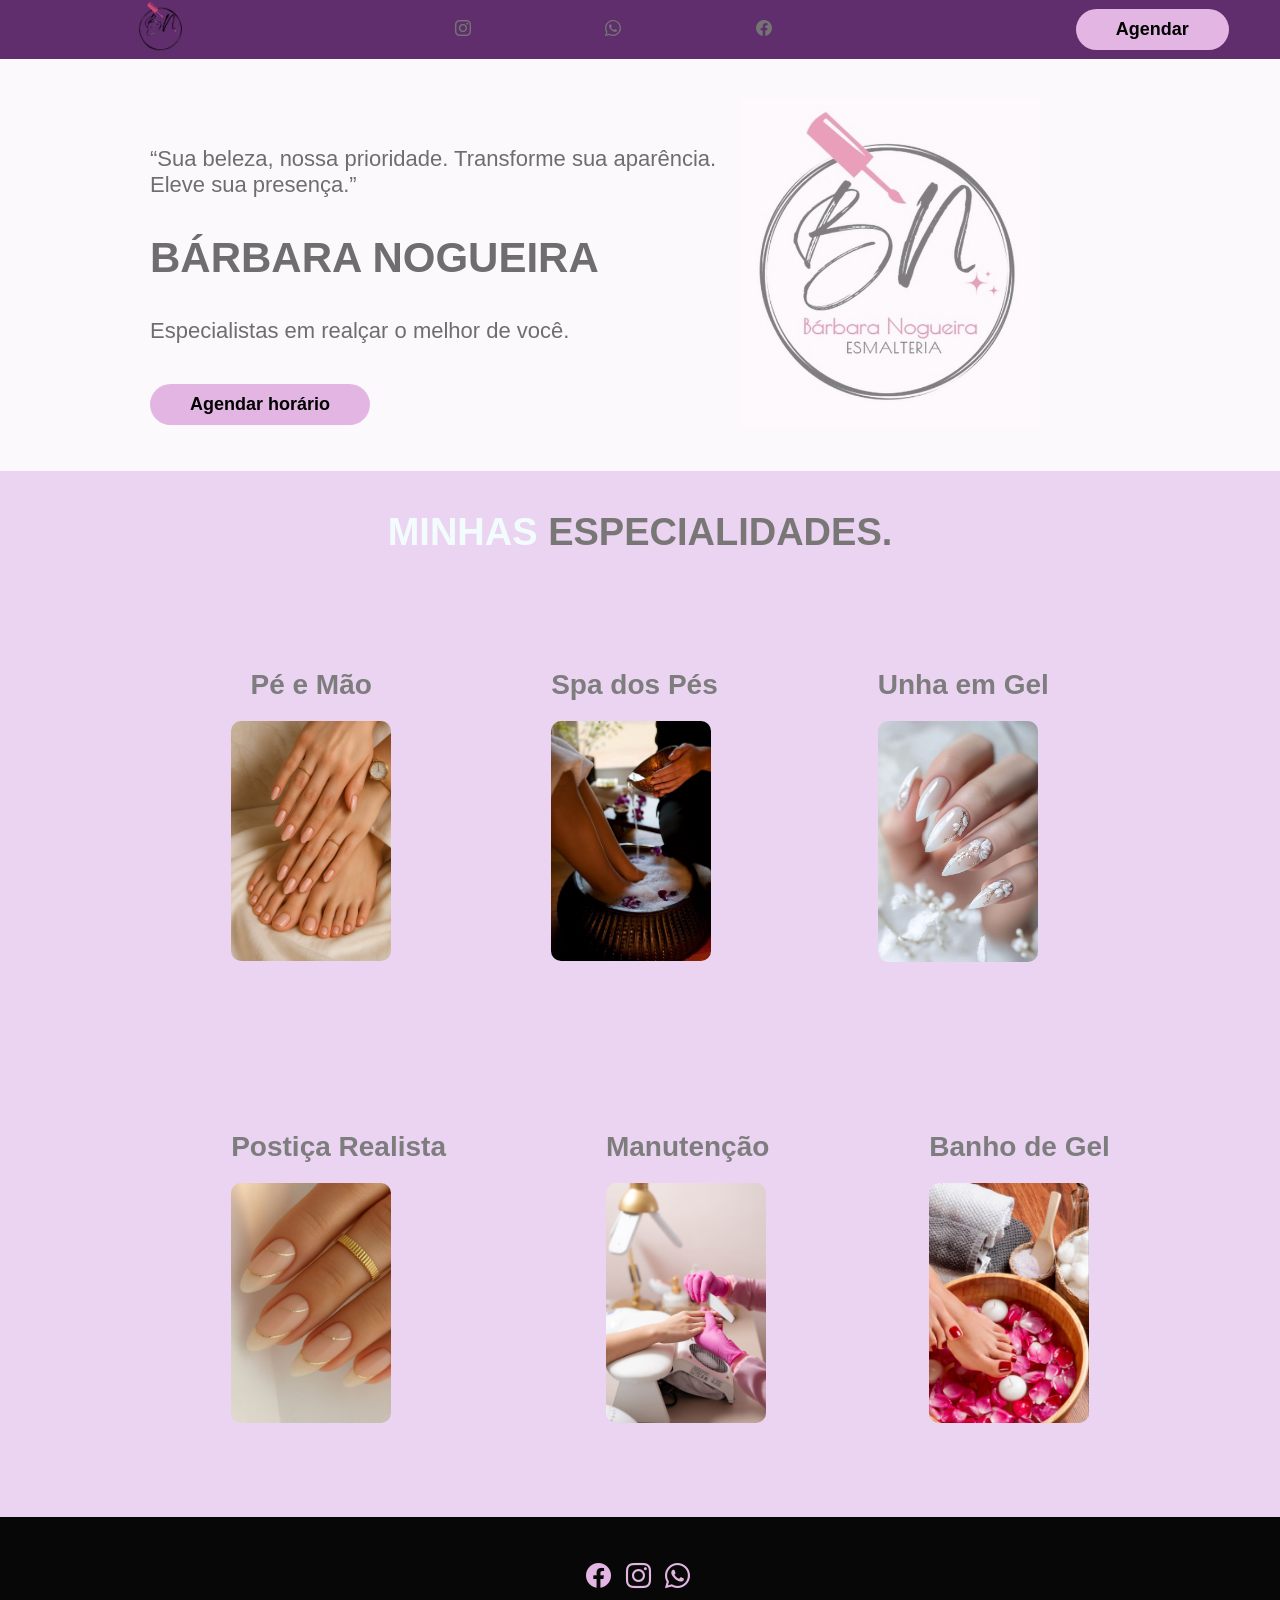
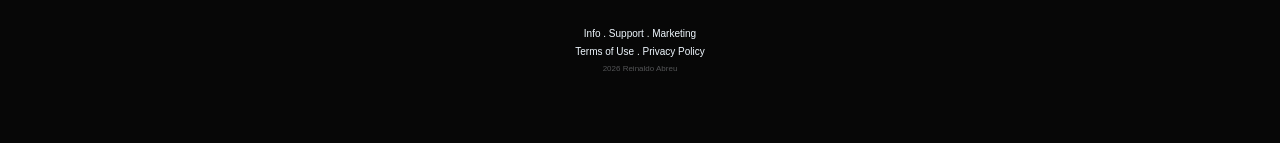
==== index.html @ d2c00da1 "Primeiro Comid- Projeto Agendamento" ====
<!DOCTYPE html>
<html lang="pt-br">
<head>
    <meta charset="UTF-8">
    <meta name="viewport" content="width=device-width, initial-scale=1.0">
    <link rel="stylesheet" href="style.css">
    
    <script src="menu.js" defer></script>
        <link rel="stylesheet" href="https://cdn.jsdelivr.net/npm/bootstrap-icons@1.11.3/font/bootstrap-icons.min.css">


    <title>PROJETO AGENDAMENTO</title>
</head>
<body>
          <header id="menu-principal">
                    <div class="limite">
                    <!--menu rede social-->

                    <div >
                        <img class="img1"  src="/imagens/dR-removebg-preview.png" alt="">
                    </div>
                                <nav class="menu-desktop">   
                                    <ul>
                                        <li>
                                            <a  href="" target="_blank" > 
                                                <i class="bi bi-instagram"></i>
                                            </a>
                                        </li>

                                        <li>
                                            <a  href="" target="_blank" >
                                              <i class="bi bi-whatsapp"></i>
                                            </a>
                                        </li>

                                        <li>
                                            <a  href="" target="_blank" >
                                            <i class="bi bi-facebook"></i>
                                            </a>
                                        </li>
                                    
                                    </ul>
                                </nav>
                    <!--menu rede social-->

                    <!--botaõ de contato-->
                            <div class="btn-contato">
                                <a href="home.html" target="_blank">
                                     <button>Agendar</button>
                                </a>
                            </div>
                    

                            

                     </div><!--interface-->
          </header>

     <main >
        <section class="topo-do-site">
            <div class="limite">
                 <div class="flex">
                    <div class="txt-topo-site">
                        <p class="pmain">“Sua beleza, nossa prioridade.
                            Transforme sua aparência. <br>Eleve sua presença.”</p>
                        <h1 class="titu1">BÁRBARA NOGUEIRA</h1>
                        <P>Especialistas em realçar o melhor de você.
                        </P>
                    

                        <div class="btn-contato">
                            <a href="/home.html" target="_blank">
                                <button>Agendar horário</button>
                            </a>
                        </div>
                    </div>
                    
                   
                    <div class="img-topo-site">
                         <img src="imagens/logo1.jpg" alt="">
                    </div>
                   

                </div>
            </div><!--limite-->

        </section><!--TOPO DO SITE-->

        <button id="scroll-to-top-btn"> 
            <i class="bi bi-arrow-up-circle-fill"></i>
        </button>
    
           <!--especialidades-->
        <section class="especialidades" id="iespecialidade">
            <div class="limite">
                <h2 class="titulo">MINHAS <span>ESPECIALIDADES.</span></h2>
                <div class="flex">
                    <div class="especialidades-box" >
                        <h3>Pé e Mão</h3>
                        <img class="img2" src="/imagens/PEEMAO (2).jpg" alt="">
                    </div>

                    <div class="especialidades-box">
                        <h3>Spa dos Pés</h3>
                        <img class="img2" src="/imagens/SPA.jpg" alt="">
                    </div>

                    <div class="especialidades-box">
                        <h3>Unha em Gel</h3>
                        <img class="img2" src="/imagens/UNHAGEL.jpg" alt="">
                    </div>

                  
                </div>

                 <div class="flex">
                    <div class="especialidades-box" >
                        <h3>Postiça Realista</h3>
                        <img class="img2" src="/imagens/UPR.jpg" alt="">
                    </div>

                    <div class="especialidades-box">
                        <h3>Manutenção</h3>
                        <img class="img2" src="/imagens/MUN.jpg" alt="">
                    </div>

                    <div class="especialidades-box">
                        <h3>Banho de Gel</h3>
                        <img class="img2" src="/imagens/download (1).jpg" alt="">
                    </div>

                  
                </div>

            </div>
        </section><!--especialidades-->

        <footer   class="especialidades" >

           
                <div class="flex">
                    <div class="especialidades-box" >
                         <i class="bi bi-facebook"></i>
                         <i class="bi bi-instagram"></i>
                         <i class="bi bi-whatsapp"></i>
                         <p class="inf-rodape">Info . Support . Marketing</p> 
                         <p class="inf-rodape">Terms of Use . Privacy Policy</p>
                         <p class="inf-rodape1">2026 Reinaldo Abreu</p>  
                    </div>    
                   
                </div>

            
        </footer>

        
</body>
</html>
---- style.css ----
*{
    margin: 0;
    padding: 0;
    box-sizing: border-box;
     font-family: 'Poppins', sans-serif;
}

body{
    background-color:#fcf9fc;
    height: 100vh;
   
}

html{
    scroll-behavior: smooth;
}

p{
    font-size: 22px;
}

.flex{
    display: flex
}
.limite{
    max-width: 1280px;
    margin: 0 auto;
  
}

.img1{    
    width: 50px;
    position: relative;
    left: 85px;
}

/*Botao de contato*/
.btn-contato button{
    padding: 10px 40px;
    font-size: 18px;
    font-weight: 600;
    background-color:#e2b5e3;;
    border: 0;
    border-radius: 30px;
    cursor: pointer;
    transition: .2s;
}


h2.titulo{
    color: #f3fcfc;
    font-size: 38px;
    text-align: center;

}

h2.titulo span{
    color: #797676;
}


 button:hover, form .btn-enviar input:hover{
    box-shadow: 0px 0px 8px  #e2b5e3;;
    transform:scale(1.05) ;
}

/*estilo do cabeçalho*/
header{
    padding:0px 4%;
    background-color:#602d6d;
   
}

header > .limite{
    display: flex;
    align-items: center;
    justify-content: space-between;
    

}

header a{
    color: rgb(116, 116, 116);
    text-decoration: none; 
    display: inline-block;
    transition: .2s;
}

header nav.menu-desktop a:hover{
    color: azure;
    transform: scale(1.05);
  
}

header nav ul{
    list-style-type: none;  
}

header nav.menu-desktop ul li{
    display: inline-block;
    padding: 0 40px;
    margin-left: 50px;
    
}



.btn-abrir-menu i{
 color: #e2b5e3;
 font-size: 40px;

}

/*estilo do main*/

section.topo-do-site{
 padding: 40px 4%;
 
}

section.topo-do-site .flex{
    align-items: center;
    justify-content: center;
    gap: 80px;
}

.topo-do-site h1{
     color: rgb(110,110, 110);
    font-size: 42px;
    line-height: 40px;
}



.topo-do-site .txt-topo-site p{
      color: rgb(110,110, 110);
      margin: 40px 0;
      width: 600px;
 
}



.topo-do-site .img-topo-site img{
    position: relative;
    right: 90px;
    animation: flutuar 2s ease-in-out infinite alternate;
    opacity: 0.5;
     width: 300px;
}


@keyframes flutuar{
    0%{
        top:0;
    }

    100%{
        top:30px;
    }
}

#scroll-to-top-btn{
    display: none;
    position: fixed;
    bottom: 30px;
    right: 20px;
    font-size: 30px;
    background-color: #555;
    border: 0;
    border-radius: 10px;
    cursor: pointer;
    transition: .2s;
   
}

#scroll-to-top-btn:hover {
    background-color: #555;
}

/*especialaidades*/
section.especialidades{
    padding: 40px 4%;
    background-color: #ebd4f1;;
}

section.especialidades .flex{
    gap:60px;
    margin-left: 130px;
}

.img2{
    width: 160px;
    border-radius: 10px;
}

.especialidades .especialidades-box{
    color: rgb(125, 125, 125);
    padding: 50px;
    margin-top: 45px;
    border-radius: 20px;
    transition: .2s;
    

}

.especialidades .especialidades-box:hover{
    transform:scale(1.1) ;
    box-shadow: 0 0 8px rgba(139, 133, 121, 0.623);
}

.especialidades .especialidades-box i{
    font-size: 25px;
    margin-right: 10px;
    position: relative;
    bottom: 30px;
    left: 11px;
    color:#e2b5e3;
   

}

.especialidades .especialidades-box h3{
    font-size: 28px;
    margin: 20px 0;
    text-align: center;

}

footer{
    background-color: #070707;
}

footer.especialidades .especialidades-box{
    color: aliceblue;
    padding: 50px;
    margin-top: 45px;
    border-radius: 20px;
    transition: .2s;
  
}

footer.especialidades .flex{
   display: flex;
   justify-content: center;
   align-items: center;
   position: relative;
   bottom: 20px;

}

.inf-rodape{
    color: aliceblue;
    font-size: 10px;
    text-align: center;
    margin-top: 7px;
}

.inf-rodape1{
    font-size: 8px;
   text-align: center;
     margin-top: 7px;
     color: rgb(83, 84, 86);
}

@media screen  and (max-width:1020px){
    .flex{
        flex-direction: column;
    }

    .topo-do-site .site {
        flex-direction: column-reverse;
    }

     h2.titulo{
        font-size: 30px;
        line-height: 30px;
    }

     /*cabeçalho*/
     .img1{
        width: 50px;
        position: relative;
        left: 0;
    
    }
   

   .menu-desktop ul li a {
    padding: 1px 25px;
   
   }

    section.topo-do-site .flex{
        gap: 50px;
    }

       section.topo-do-site{
        padding: 20px ;
    }

     .topo-do-site h1{
        font-size: 22px;
       
    }

    .txt-topo-site{
        width:90%;
    }

    .img-topo-site{
        position: relative;
        left:  60px;
        border: #070707 solid 1px;
    }

    .txt-topo-site p{
        font-size: 15px;
    }

    .pmain{
        width: 10px;
        height: 10px;
    }
    
     section.especialidades{
        padding: 40px 12%;
    }

     .btn-social{
        text-align: center;
    }

    .img-sobre img{
        width: 100%;
    }

      /*PORTIFOLIO*/

        section.portfolio{
            padding: 80px 8% ;
        }

      

        .img-port{
            width:100%;
           
        }


     section.portfolio .flex{
        gap:60px
     }
      /*formulario*/
     section.formulario{
        padding: 80px 8%;
    }
}
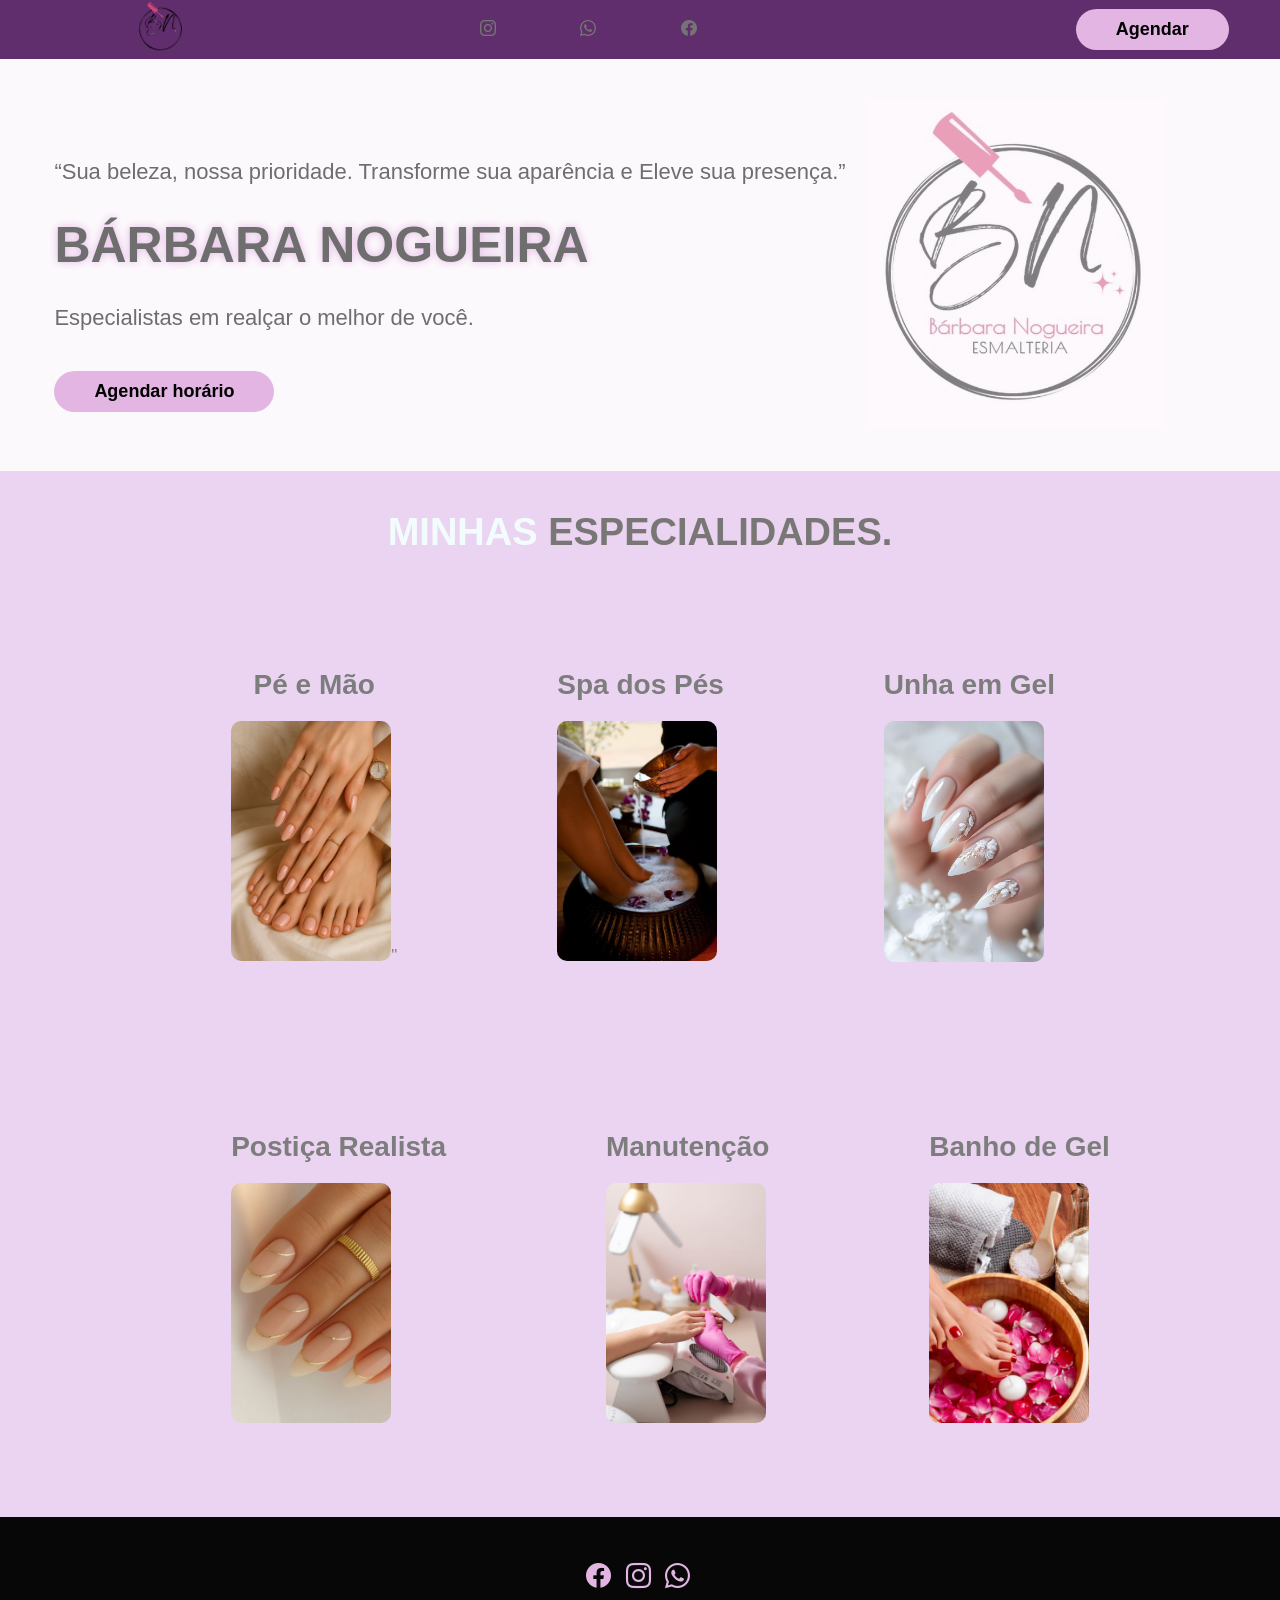
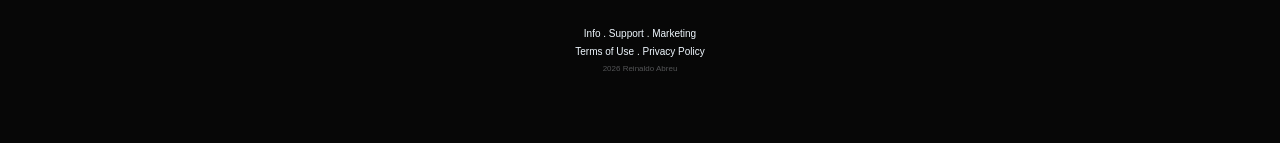
==== commit 3b2f1bfe: "Segundo comid" ====
--- a/index.html
+++ b/index.html
@@ -61,8 +61,8 @@
             <div class="limite">
                  <div class="flex">
                     <div class="txt-topo-site">
-                        <p class="pmain">“Sua beleza, nossa prioridade.
-                            Transforme sua aparência. <br>Eleve sua presença.”</p>
+                        <p>“Sua beleza, nossa prioridade.
+                            Transforme sua aparência e Eleve sua presença.”</p>
                         <h1 class="titu1">BÁRBARA NOGUEIRA</h1>
                         <P>Especialistas em realçar o melhor de você.
                         </P>
@@ -75,10 +75,10 @@
                         </div>
                     </div>
                     
-                   
                     <div class="img-topo-site">
                          <img src="imagens/logo1.jpg" alt="">
                     </div>
+                   
                    
 
                 </div>
@@ -97,7 +97,7 @@
                 <div class="flex">
                     <div class="especialidades-box" >
                         <h3>Pé e Mão</h3>
-                        <img class="img2" src="/imagens/PEEMAO (2).jpg" alt="">
+                        <img class="img2" src="/imagens/PEEMAO (2).jpg" alt="">''
                     </div>
 
                     <div class="especialidades-box">
@@ -134,6 +134,7 @@
 
             </div>
         </section><!--especialidades-->
+    </main>
 
         <footer   class="especialidades" >
 
@@ -152,7 +153,8 @@
 
             
         </footer>
-
+ 
         
 </body>
+
 </html>
--- a/style.css
+++ b/style.css
@@ -60,7 +60,7 @@
 
 
  button:hover, form .btn-enviar input:hover{
-    box-shadow: 0px 0px 8px  #e2b5e3;;
+    box-shadow: 0px 0px 8px  #e2b5e3;
     transform:scale(1.05) ;
 }
 
@@ -99,16 +99,6 @@
 header nav.menu-desktop ul li{
     display: inline-block;
     padding: 0 40px;
-    margin-left: 50px;
-    
-}
-
-
-
-.btn-abrir-menu i{
- color: #e2b5e3;
- font-size: 40px;
-
 }
 
 /*estilo do main*/
@@ -126,16 +116,18 @@
 
 .topo-do-site h1{
      color: rgb(110,110, 110);
-    font-size: 42px;
+    font-size: 50px;
     line-height: 40px;
+   text-shadow:  0px 0px 8px  #e2b5e3;
+
+
 }
 
 
 
 .topo-do-site .txt-topo-site p{
       color: rgb(110,110, 110);
-      margin: 40px 0;
-      width: 600px;
+      margin: 40px 0%;
  
 }
 
@@ -143,7 +135,7 @@
 
 .topo-do-site .img-topo-site img{
     position: relative;
-    right: 90px;
+    right: 60px;
     animation: flutuar 2s ease-in-out infinite alternate;
     opacity: 0.5;
      width: 300px;
@@ -264,8 +256,20 @@
 }
 
 @media screen  and (max-width:1020px){
-    .flex{
+     .flex{
         flex-direction: column;
+    }
+
+    section.especialidades .flex{
+    flex-direction: row;
+    justify-content: center;
+    flex-wrap: wrap;
+    margin-left: 0;
+    
+    }
+    .especialidades .especialidades-box{
+        padding: 0px;
+   ;
     }
 
     .topo-do-site .site {
@@ -278,82 +282,67 @@
     }
 
      /*cabeçalho*/
-     .img1{
-        width: 50px;
+     .menu-desktop{
+        display: none;
+     }
+
+   #menu-principal .img1{
+    position: relative;
+    left: 50px;
+   }
+   
+      section.topo-do-site .flex{
+        gap: 50px;
+    }
+
+       section.topo-do-site{
+        padding: 20px 8%;
+    }
+
+     .topo-do-site h1{
+        font-size: 25px;
+       
+    }
+
+       .img-topo-site{
         position: relative;
-        left: 0;
+        left:  100px;
+        bottom:  30px;
+        width: 55%;
+    }
+
+
+
+       .topo-do-site .img-topo-site img{
+        width: 120px;
+    }
+
+    .img2{
+        width: 120px;
+    }
+    .txt-topo-site p{
+        font-size: 20px;
+    }
     
-    }
-   
-
-   .menu-desktop ul li a {
-    padding: 1px 25px;
-   
-   }
-
-    section.topo-do-site .flex{
-        gap: 50px;
-    }
-
-       section.topo-do-site{
-        padding: 20px ;
-    }
-
-     .topo-do-site h1{
-        font-size: 22px;
-       
-    }
-
-    .txt-topo-site{
-        width:90%;
-    }
-
-    .img-topo-site{
-        position: relative;
-        left:  60px;
-        border: #070707 solid 1px;
-    }
-
-    .txt-topo-site p{
-        font-size: 15px;
-    }
-
-    .pmain{
-        width: 10px;
-        height: 10px;
-    }
-    
-     section.especialidades{
-        padding: 40px 12%;
-    }
+ 
+    .especialidades .especialidades-box h3{
+    font-size: 20px;
+    ;
+}  
+   
 
      .btn-social{
         text-align: center;
     }
-
-    .img-sobre img{
-        width: 100%;
-    }
-
-      /*PORTIFOLIO*/
-
-        section.portfolio{
-            padding: 80px 8% ;
-        }
-
-      
-
-        .img-port{
-            width:100%;
-           
-        }
-
-
-     section.portfolio .flex{
-        gap:60px
-     }
+   
+
+
       /*formulario*/
      section.formulario{
         padding: 80px 8%;
     }
+
+    .btn-contato{
+        text-align: center;
+    }
 }
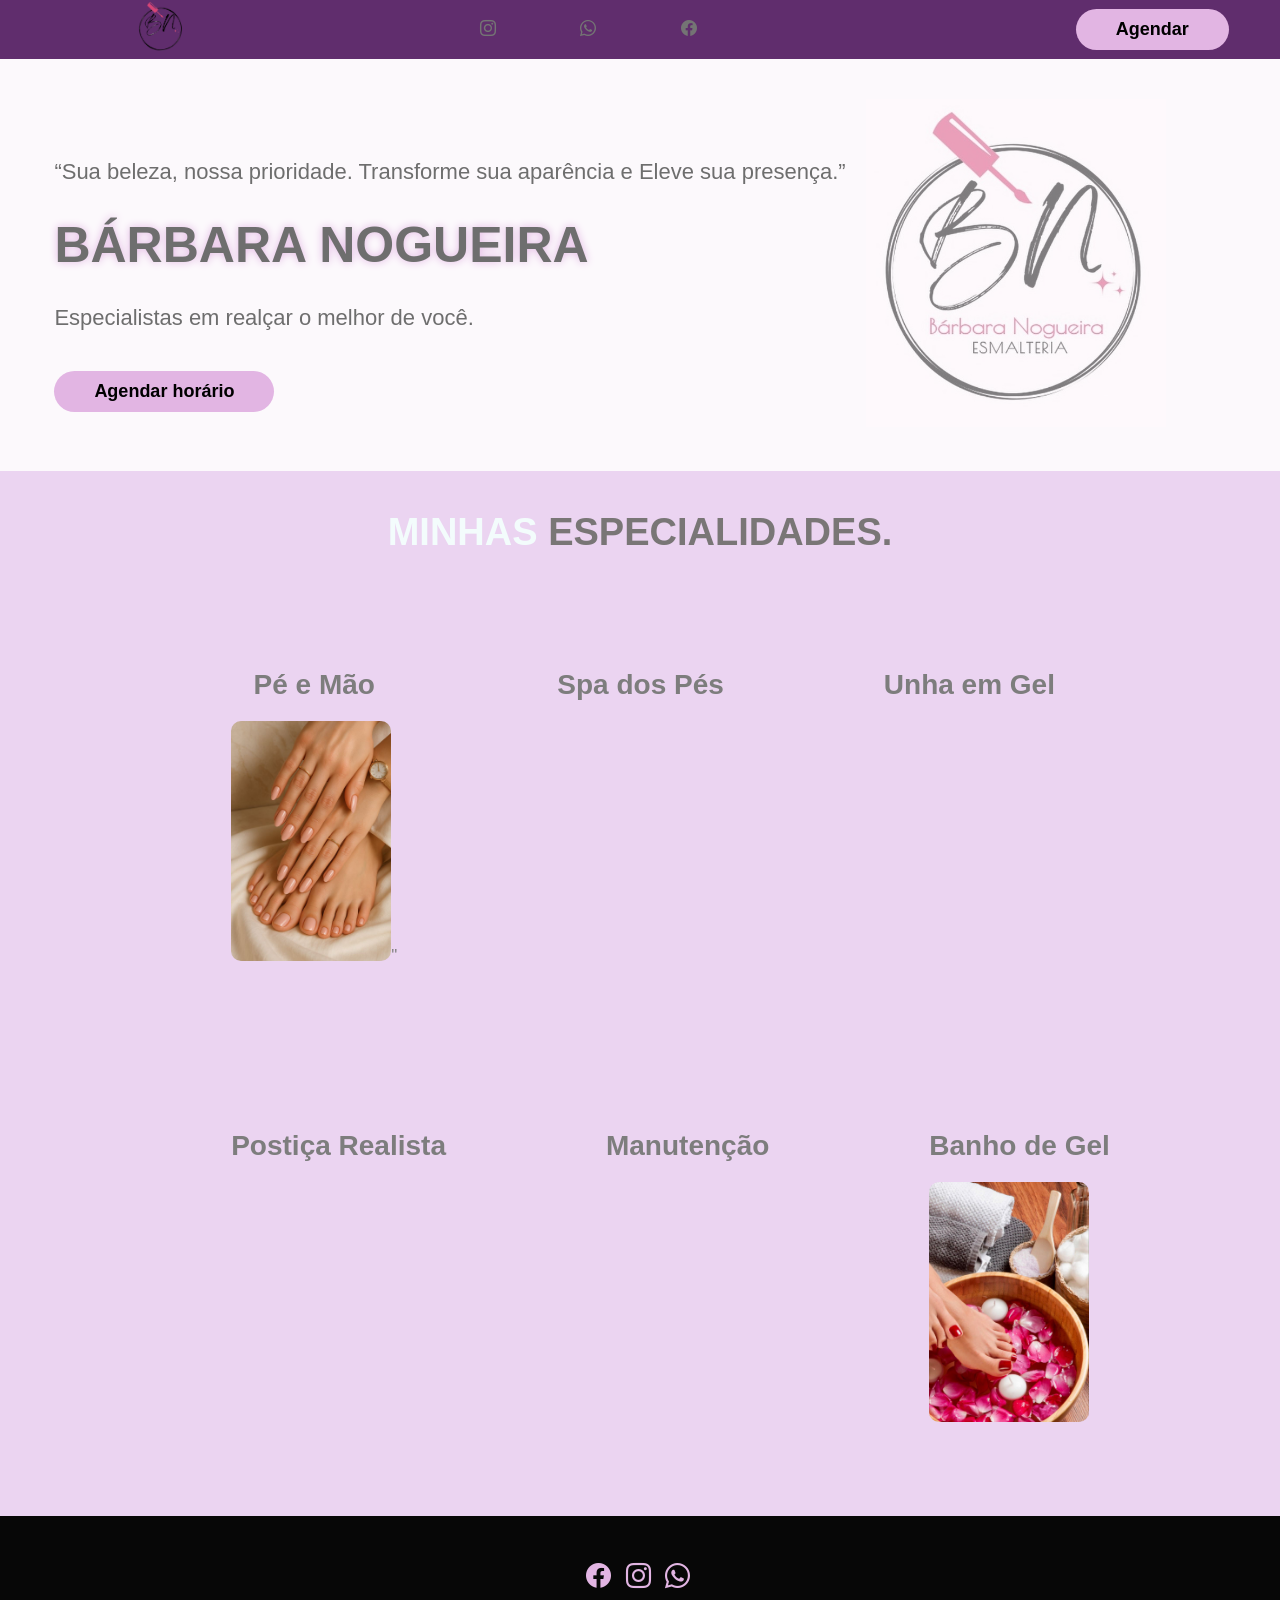
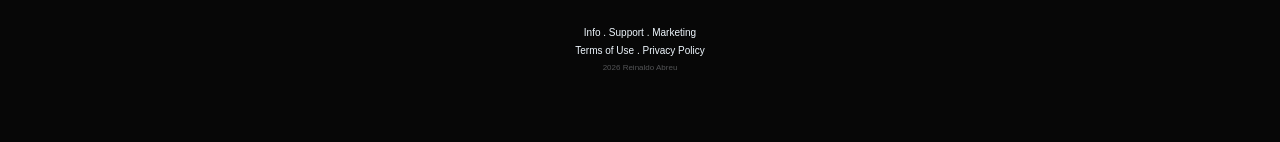
==== commit 19b6cd00: "3" ====
--- a/index.html
+++ b/index.html
@@ -17,7 +17,7 @@
                     <!--menu rede social-->
 
                     <div >
-                        <img class="img1"  src="/imagens/dR-removebg-preview.png" alt="">
+                        <img class="img1"  src="imagens/dr.png" alt="">
                     </div>
                                 <nav class="menu-desktop">   
                                     <ul>
@@ -69,7 +69,7 @@
                     
 
                         <div class="btn-contato">
-                            <a href="/home.html" target="_blank">
+                            <a href="home.html" target="_blank">
                                 <button>Agendar horário</button>
                             </a>
                         </div>
@@ -97,17 +97,17 @@
                 <div class="flex">
                     <div class="especialidades-box" >
                         <h3>Pé e Mão</h3>
-                        <img class="img2" src="/imagens/PEEMAO (2).jpg" alt="">''
+                        <img class="img2" src="imagens/peemao.jpg" alt="">''
                     </div>
 
                     <div class="especialidades-box">
                         <h3>Spa dos Pés</h3>
-                        <img class="img2" src="/imagens/SPA.jpg" alt="">
+                        <img class="img2" src="imagens/spa.jpg" alt="">
                     </div>
 
                     <div class="especialidades-box">
                         <h3>Unha em Gel</h3>
-                        <img class="img2" src="/imagens/UNHAGEL.jpg" alt="">
+                        <img class="img2" src="imagens/unhagel.jpg" alt="">
                     </div>
 
                   
@@ -116,17 +116,17 @@
                  <div class="flex">
                     <div class="especialidades-box" >
                         <h3>Postiça Realista</h3>
-                        <img class="img2" src="/imagens/UPR.jpg" alt="">
+                        <img class="img2" src="imagens/upr.jpg" alt="">
                     </div>
 
                     <div class="especialidades-box">
                         <h3>Manutenção</h3>
-                        <img class="img2" src="/imagens/MUN.jpg" alt="">
+                        <img class="img2" src="imagens/mun.jpg" alt="">
                     </div>
 
                     <div class="especialidades-box">
                         <h3>Banho de Gel</h3>
-                        <img class="img2" src="/imagens/download (1).jpg" alt="">
+                        <img class="img2" src="imagens/download (1).jpg" alt="">
                     </div>
 
                   
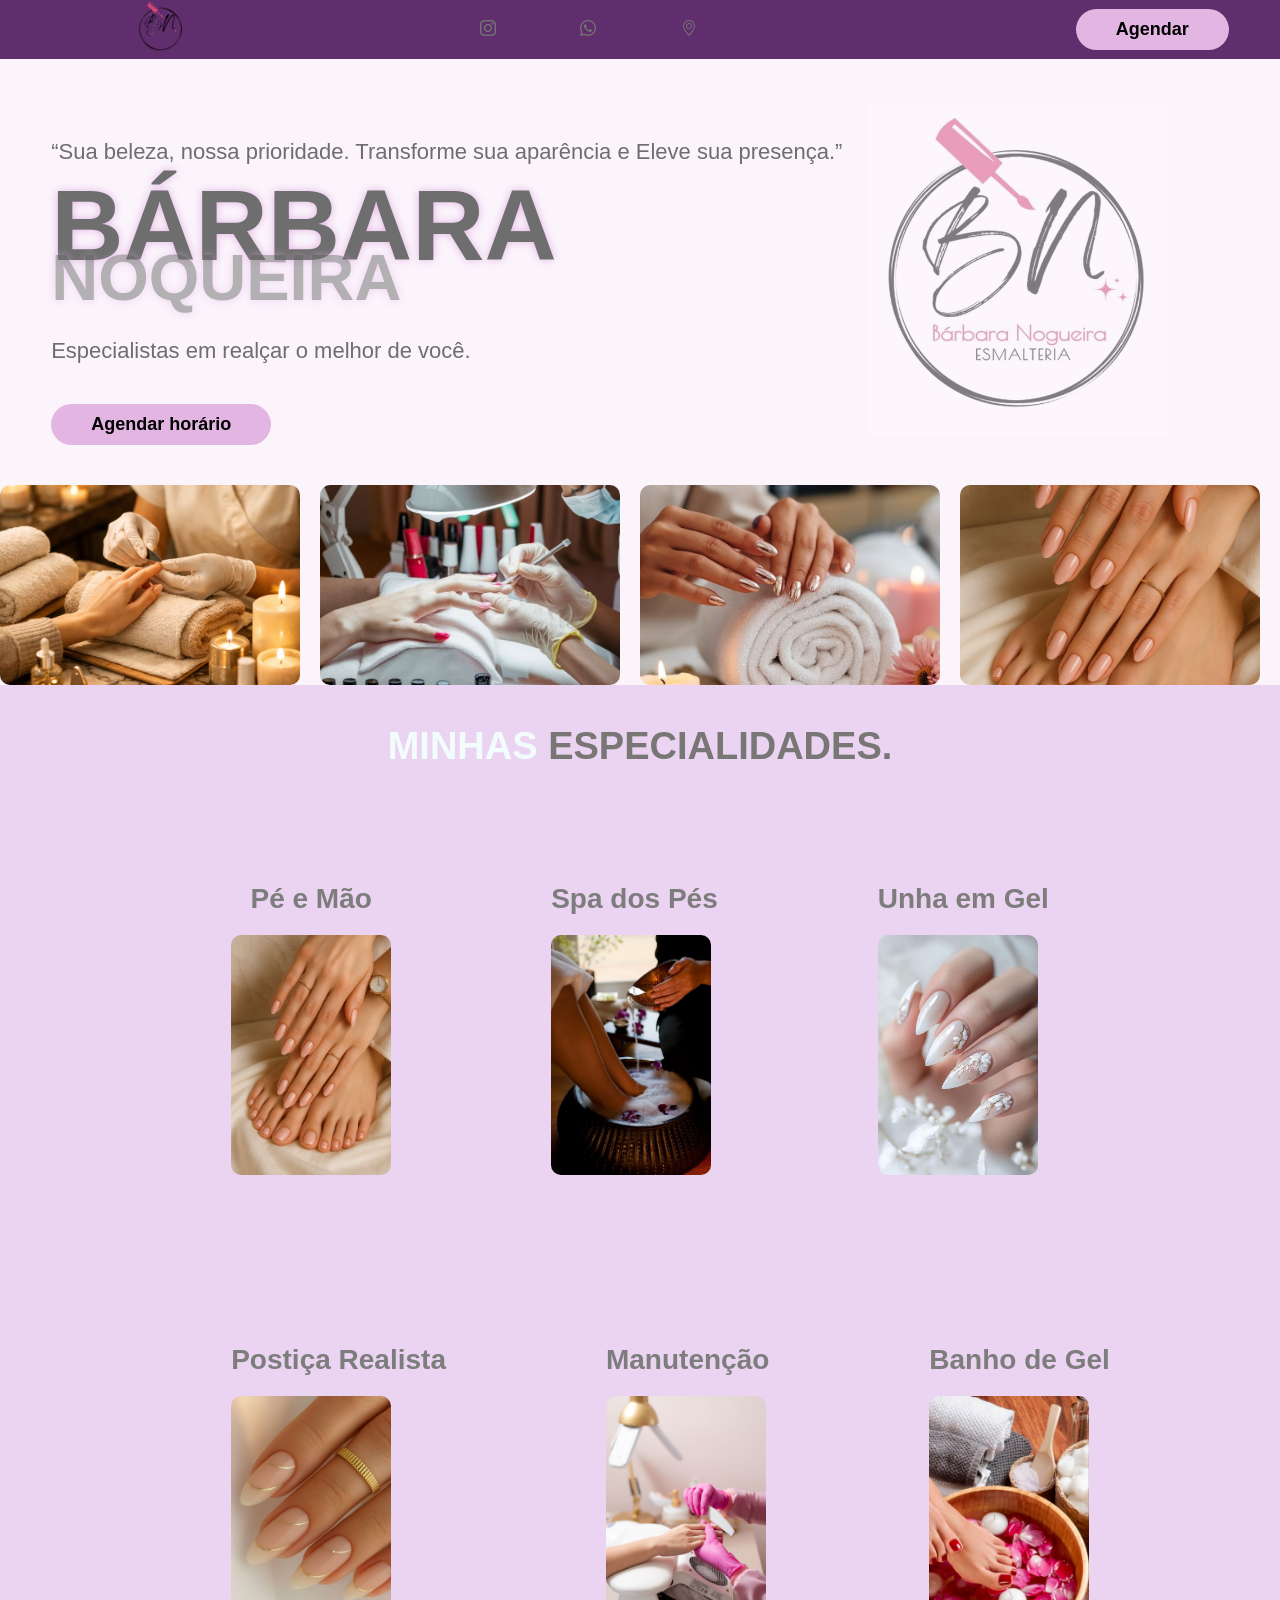
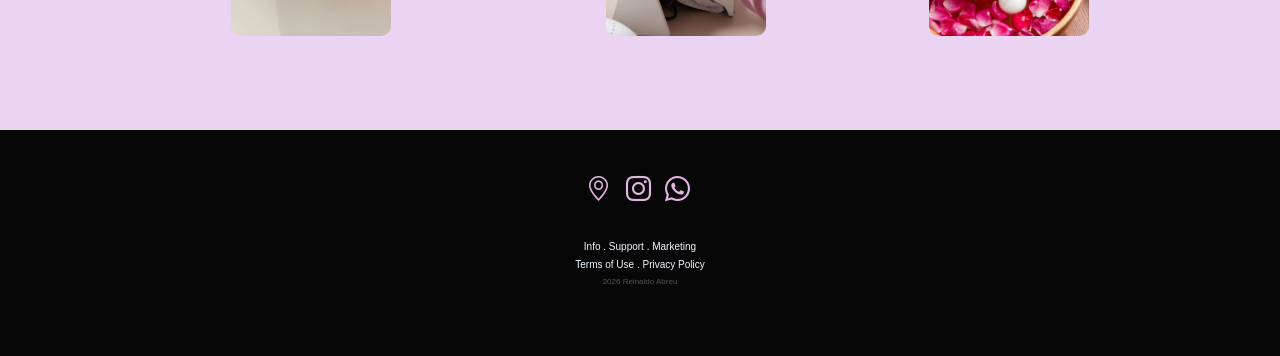
==== commit 24051193: "atualizando" ====
--- a/index.html
+++ b/index.html
@@ -3,8 +3,7 @@
 <head>
     <meta charset="UTF-8">
     <meta name="viewport" content="width=device-width, initial-scale=1.0">
-    <link rel="stylesheet" href="style.css">
-    
+    <link rel="stylesheet" href="style.css">    
     <script src="menu.js" defer></script>
         <link rel="stylesheet" href="https://cdn.jsdelivr.net/npm/bootstrap-icons@1.11.3/font/bootstrap-icons.min.css">
 
@@ -34,8 +33,9 @@
                                         </li>
 
                                         <li>
-                                            <a  href="" target="_blank" >
-                                            <i class="bi bi-facebook"></i>
+                                                    <a href="https://www.google.com/maps/place/R.+Humait%C3%A1,+88+-+Nova+Liberdade,+Resende+-+RJ,+27510-200/@-22.4621055,-44.4623489,17z/data=!3m1!4b1!4m5!3m4!1s0x9e7ebbc4ca9d65:0x4ad6f5c3e331083b!8m2!3d-22.4621055!4d-44.4623489?entry=ttu&g_ep=EgoyMDI0MDkyOS4wIKXMDSoASAFQAw%3D%3D" target="_blank">
+
+                                            <i class="bi bi-geo-alt"></i>
                                             </a>
                                         </li>
                                     
@@ -63,7 +63,7 @@
                     <div class="txt-topo-site">
                         <p>“Sua beleza, nossa prioridade.
                             Transforme sua aparência e Eleve sua presença.”</p>
-                        <h1 class="titu1">BÁRBARA NOGUEIRA</h1>
+                        <h1 class="titu1">BÁRBARA <samp>NOQUEIRA</samp></h1>
                         <P>Especialistas em realçar o melhor de você.
                         </P>
                     
@@ -89,6 +89,26 @@
         <button id="scroll-to-top-btn"> 
             <i class="bi bi-arrow-up-circle-fill"></i>
         </button>
+
+       <div class="carrossel">
+
+              <div class="slide-track">
+
+              <img src="imagens/img01.jpg">
+               <img src="imagens/img02.jpg">
+               <img src="imagens/img03.jpg">
+               <img src="imagens/peemao.jpg">
+
+                  <img src="imagens/img01.jpg">
+               <img src="imagens/img02.jpg">
+               <img src="imagens/img03.jpg">
+               <img src="imagens/peemao.jpg">
+
+               
+
+              </div>
+
+       </div>
     
            <!--especialidades-->
         <section class="especialidades" id="iespecialidade">
@@ -97,7 +117,7 @@
                 <div class="flex">
                     <div class="especialidades-box" >
                         <h3>Pé e Mão</h3>
-                        <img class="img2" src="imagens/peemao.jpg" alt="">''
+                        <img class="img2" src="imagens/peemao.jpg" alt="">
                     </div>
 
                     <div class="especialidades-box">
@@ -141,7 +161,7 @@
            
                 <div class="flex">
                     <div class="especialidades-box" >
-                         <i class="bi bi-facebook"></i>
+                         <i class="bi bi-geo-alt"></i>
                          <i class="bi bi-instagram"></i>
                          <i class="bi bi-whatsapp"></i>
                          <p class="inf-rodape">Info . Support . Marketing</p> 
--- a/style.css
+++ b/style.css
@@ -6,7 +6,7 @@
 }
 
 body{
-    background-color:#fcf9fc;
+    background-color:#fbf4fb;
     height: 100vh;
    
 }
@@ -116,11 +116,15 @@
 
 .topo-do-site h1{
      color: rgb(110,110, 110);
-    font-size: 50px;
+    font-size: 100px;
     line-height: 40px;
    text-shadow:  0px 0px 8px  #e2b5e3;
 
-
+}
+
+samp{
+    font-size: 65px;
+    opacity: 0.5;
 }
 
 
@@ -140,6 +144,56 @@
     opacity: 0.5;
      width: 300px;
 }
+/*inicio carrosel */
+.carrossel{
+
+width:100%;
+
+overflow:hidden;
+}
+
+.slide-track{
+
+display:flex;
+
+width:max-content;
+
+gap:20px;
+
+animation:scroll 15s linear infinite;
+
+}
+
+.slide-track img{
+
+width:300px;
+
+height:200px;
+
+object-fit:cover;
+
+border-radius:10px;
+
+flex-shrink:0;
+
+}
+
+@keyframes scroll{
+
+from{
+
+transform:translateX(0);
+
+}
+
+to{
+
+transform:translateX(calc(-50%));
+
+}
+
+}
+
 
 
 @keyframes flutuar{
@@ -201,6 +255,14 @@
     box-shadow: 0 0 8px rgba(139, 133, 121, 0.623);
 }
 
+.especialidades .especialidades-box i:hover{
+   box-shadow: 0px 0px 8px  #e2b5e3;
+   border-radius: 5px;
+    transform:scale(1.05) ;
+    cursor: pointer;
+}
+
+
 .especialidades .especialidades-box i{
     font-size: 25px;
     margin-right: 10px;
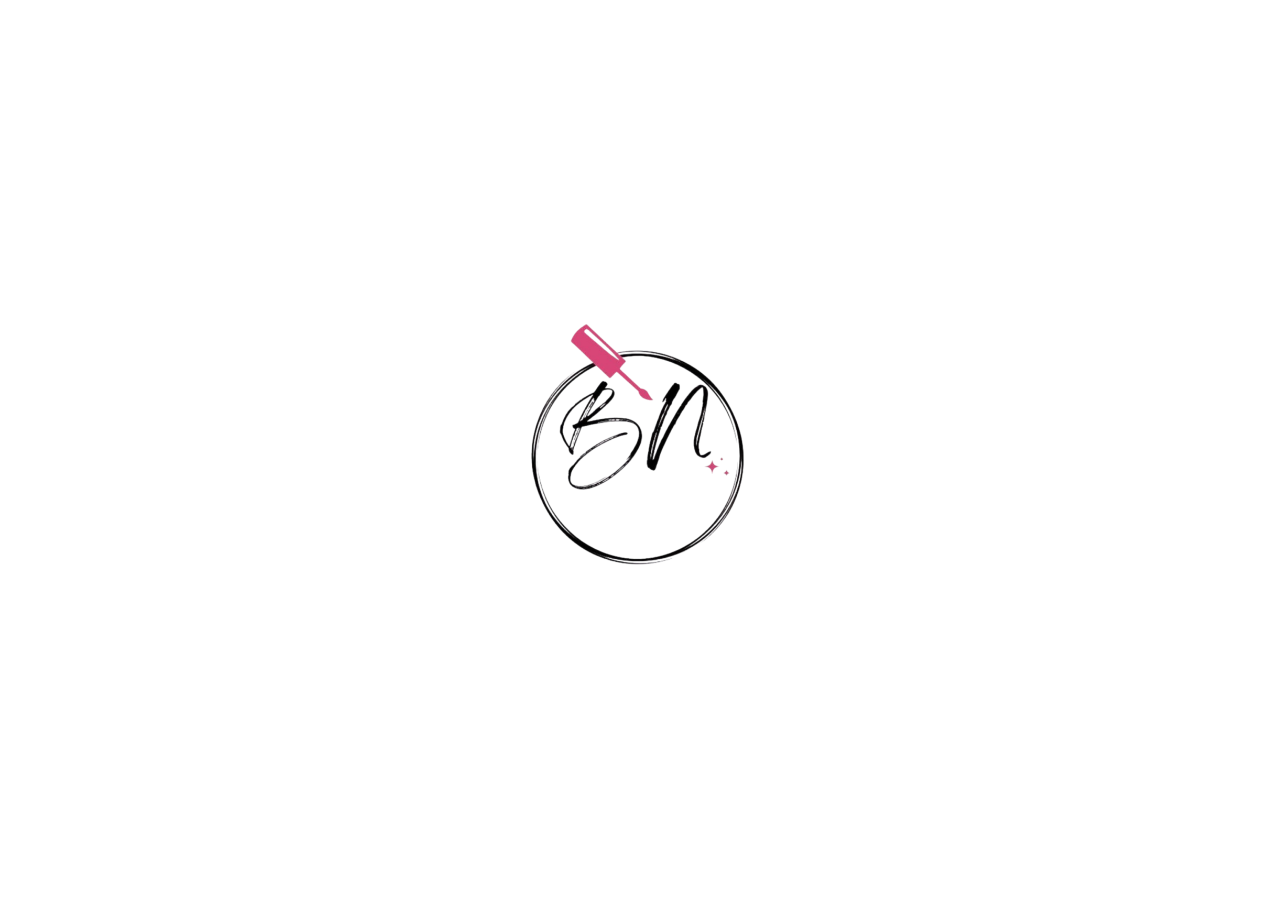
==== commit 8c9e6041: "4 atualizacção" ====
--- a/index.html
+++ b/index.html
@@ -11,14 +11,21 @@
     <title>PROJETO AGENDAMENTO</title>
 </head>
 <body>
-          <header id="menu-principal">
-                    <div class="limite">
-                    <!--menu rede social-->
-
-                    <div >
+     <!--logo iniciando site-->
+    <div id="loading">
+        <img src="imagens/dr.png" alt="logo">
+    </div>
+      
+    <div id="site">
+         <header id="menu-principal">
+                    <div class="limite"><!--inicio interface-->
+                        
+                        
+        <!--menu rede social-->
+                    <div >   <!--logo da empresa-->
                         <img class="img1"  src="imagens/dr.png" alt="">
                     </div>
-                                <nav class="menu-desktop">   
+                                <nav class="menu-desktop">      
                                     <ul>
                                         <li>
                                             <a  href="" target="_blank" > 
@@ -90,6 +97,7 @@
             <i class="bi bi-arrow-up-circle-fill"></i>
         </button>
 
+
        <div class="carrossel">
 
               <div class="slide-track">
@@ -109,6 +117,33 @@
               </div>
 
        </div>
+        <!--sobre-->
+        <section class="especialidades" id="sobre1">
+            <div class="limite">
+                <div class="flex">
+                <div class="sobre">
+                   
+                    <h1>Sobre Barbara Nogueira Esmalteria</h1><br>
+                    <p> ✨ <i>Na Bárbara Nogueira Esmalteria, acreditamos que unhas bem cuidadas são uma forma de expressar beleza, autoestima e personalidade.<br><br>
+
+Localizada em Resende, nossa esmalteria foi criada para oferecer um atendimento acolhedor, personalizado e de alta qualidade. Cada cliente é atendida com dedicação, atenção aos detalhes e o compromisso de proporcionar uma experiência agradável e relaxante.<br>
+
+Mais do que fazer unhas, buscamos criar momentos especiais, onde você possa se sentir confortável, renovada e ainda mais confiante.
+<br><br>
+Bárbara Nogueira Esmalteria — Realçando sua beleza com cuidado, carinho e profissionalismo.
+</i>
+  ✨
+</p>
+<hr class="linha">
+                </div>
+                <div class="img-sobre">
+                    <img src="imagens/img02.jpg" alt="">
+                </div>
+               
+     
+                </div>
+            </div>
+        </section>
     
            <!--especialidades-->
         <section class="especialidades" id="iespecialidade">
@@ -174,7 +209,7 @@
             
         </footer>
  
-        
+  </div>      
 </body>
 
 </html>
--- a/style.css
+++ b/style.css
@@ -26,6 +26,26 @@
     max-width: 1280px;
     margin: 0 auto;
   
+}
+
+#loading {
+    position: fixed;
+    width: 100%;
+    height: 100vh;
+    background: white;
+    display: flex;
+    justify-content: center;
+    align-items: center;
+    z-index: 9999;
+}
+
+#loading img{
+    width: 250px;
+    animation: aparecer 1.5s ease-in-out;
+}
+
+#site {
+    display: none;
 }
 
 .img1{    
@@ -224,10 +244,44 @@
     background-color: #555;
 }
 
+
+/*sobre*/
+#sobre1{
+   background-color: #f3fcfc;
+}
+.sobre{
+    margin-top: 80px;
+}
+.sobre p{
+    font-size: 20px;
+}
+
+.sobre h1{
+    font-size: 40px;
+    color: #602d6d;
+}
+
+.img-sobre img{
+    width: 400px;
+    height: 480px;
+    border-radius: 10px;
+    box-shadow: 0 20px 40px #f1ead4 ;
+    margin-top: 100px;
+   
+}
+
+.linha {
+    border: none;
+    height: 1px;
+    background-color: #e7daad;
+    margin:15px 0;
+}
+
 /*especialaidades*/
 section.especialidades{
     padding: 40px 4%;
-    background-color: #ebd4f1;;
+     background-color: #f1ead4;
+    
 }
 
 section.especialidades .flex{
@@ -385,8 +439,22 @@
     .txt-topo-site p{
         font-size: 20px;
     }
+
+    .img-sobre img{
+        width:200px;
+       height: 260px;
+       margin-top: 0;
+       margin-bottom: 20px;
+    }
     
- 
+    .sobre h1{
+       text-align: center;
+       font-size: 25px;
+       font-style: oblique;
+    }
+    .sobre p{
+        font-size: 16px;
+    }
     .especialidades .especialidades-box h3{
     font-size: 20px;
     ;
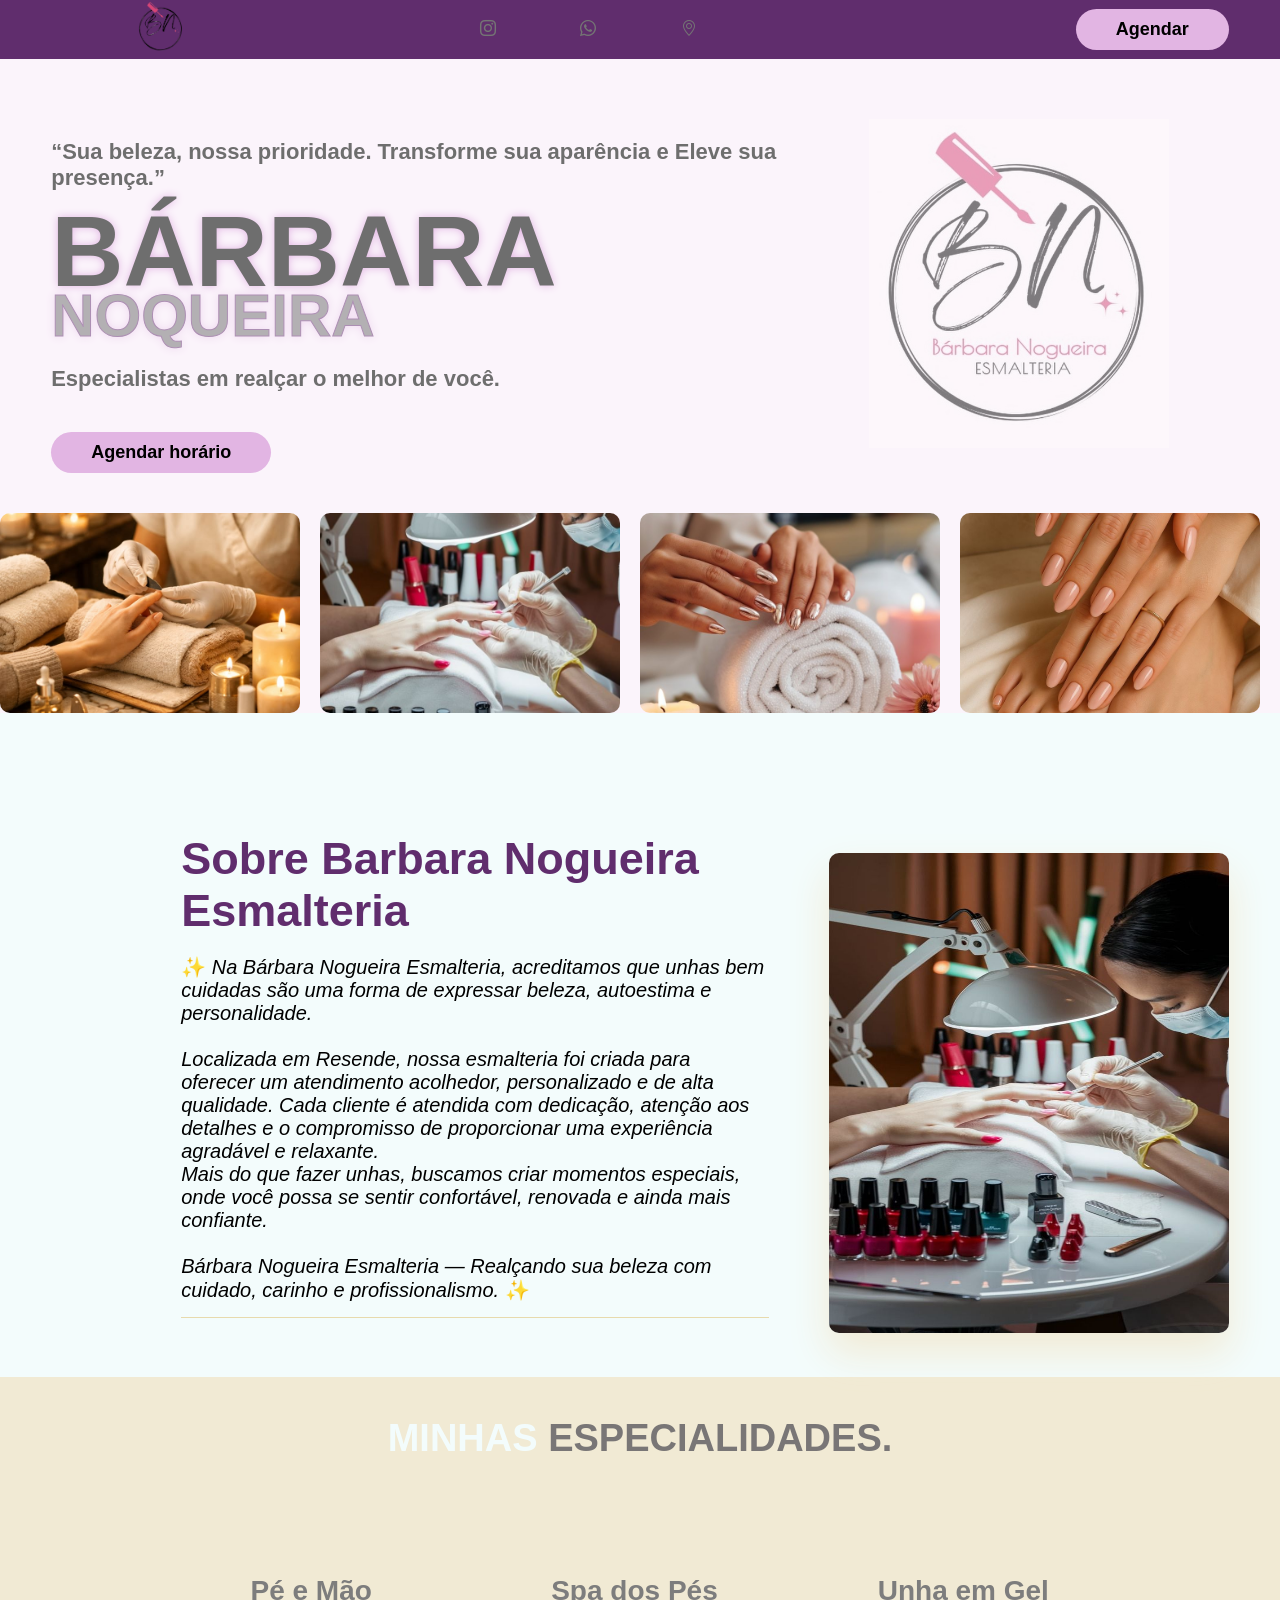
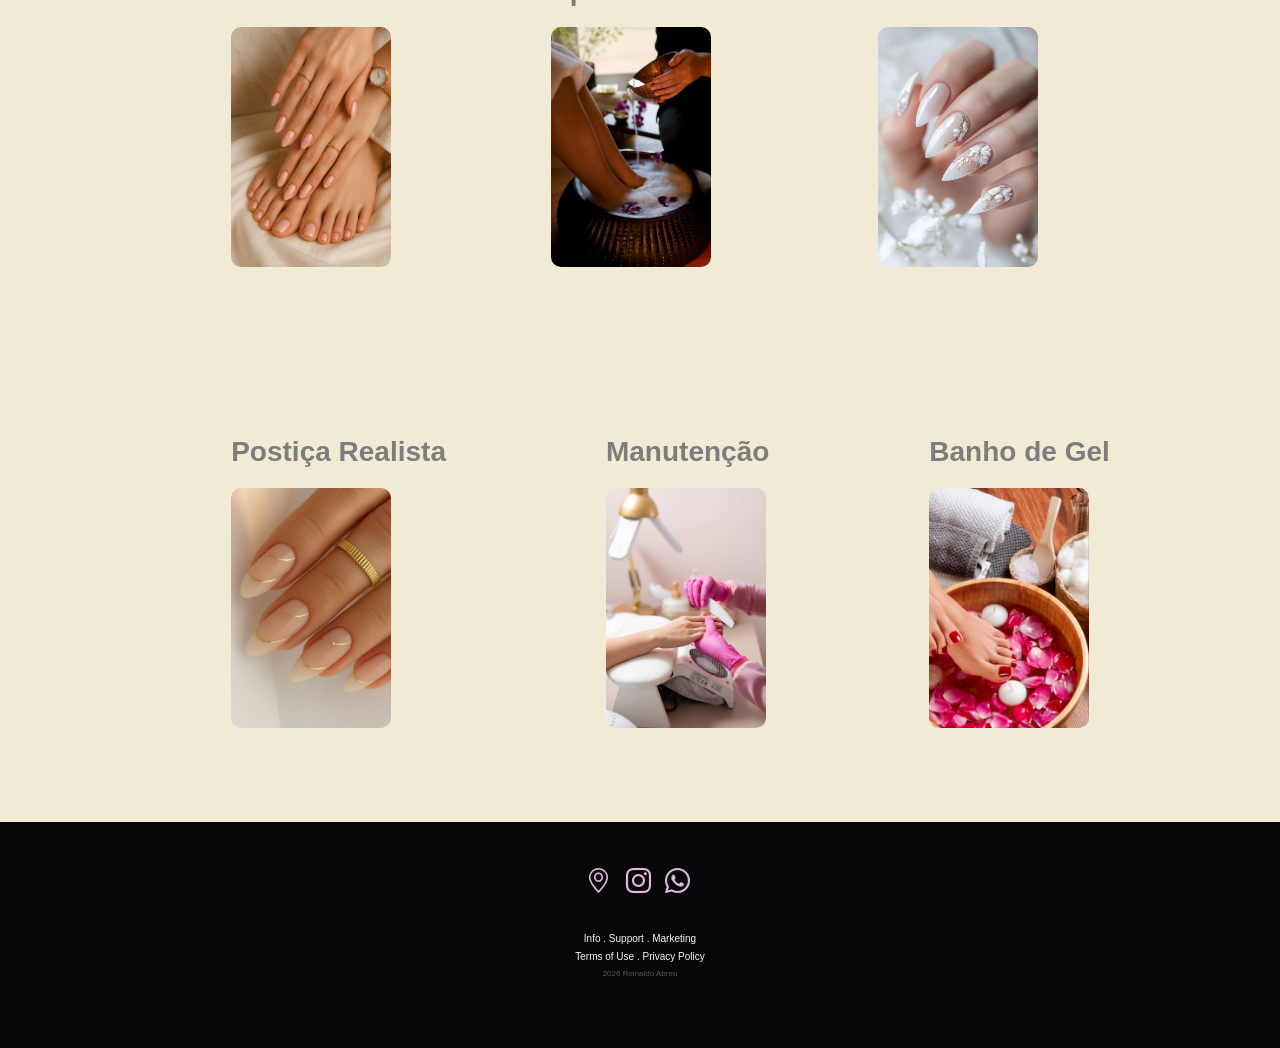
==== commit 53985811: "atualização 5" ====
--- a/index.html
+++ b/index.html
@@ -8,15 +8,12 @@
         <link rel="stylesheet" href="https://cdn.jsdelivr.net/npm/bootstrap-icons@1.11.3/font/bootstrap-icons.min.css">
 
 
+
     <title>PROJETO AGENDAMENTO</title>
 </head>
 <body>
      <!--logo iniciando site-->
-    <div id="loading">
-        <img src="imagens/dr.png" alt="logo">
-    </div>
-      
-    <div id="site">
+   
          <header id="menu-principal">
                     <div class="limite"><!--inicio interface-->
                         
@@ -209,7 +206,7 @@
             
         </footer>
  
-  </div>      
+      
 </body>
 
 </html>
--- a/style.css
+++ b/style.css
@@ -26,26 +26,6 @@
     max-width: 1280px;
     margin: 0 auto;
   
-}
-
-#loading {
-    position: fixed;
-    width: 100%;
-    height: 100vh;
-    background: white;
-    display: flex;
-    justify-content: center;
-    align-items: center;
-    z-index: 9999;
-}
-
-#loading img{
-    width: 250px;
-    animation: aparecer 1.5s ease-in-out;
-}
-
-#site {
-    display: none;
 }
 
 .img1{    
@@ -143,8 +123,13 @@
 }
 
 samp{
-    font-size: 65px;
+    
+    font-size: 60px;
+     -webkit-text-stroke: 1px #602d6d;
     opacity: 0.5;
+    position: relative;
+    top: 10px;
+    
 }
 
 
@@ -152,6 +137,7 @@
 .topo-do-site .txt-topo-site p{
       color: rgb(110,110, 110);
       margin: 40px 0%;
+      font-weight: bold;
  
 }
 
@@ -254,10 +240,11 @@
 }
 .sobre p{
     font-size: 20px;
+
 }
 
 .sobre h1{
-    font-size: 40px;
+    font-size: 45px;
     color: #602d6d;
 }
 
@@ -416,8 +403,15 @@
     }
 
      .topo-do-site h1{
-        font-size: 25px;
+        font-size: 55px;
        
+    }
+
+    .topo-do-site samp {
+        font-size: 40px;
+         -webkit-text-stroke: 1px #602d6d;
+        opacity: 0.5;
+
     }
 
        .img-topo-site{
@@ -438,6 +432,7 @@
     }
     .txt-topo-site p{
         font-size: 20px;
+        
     }
 
     .img-sobre img{
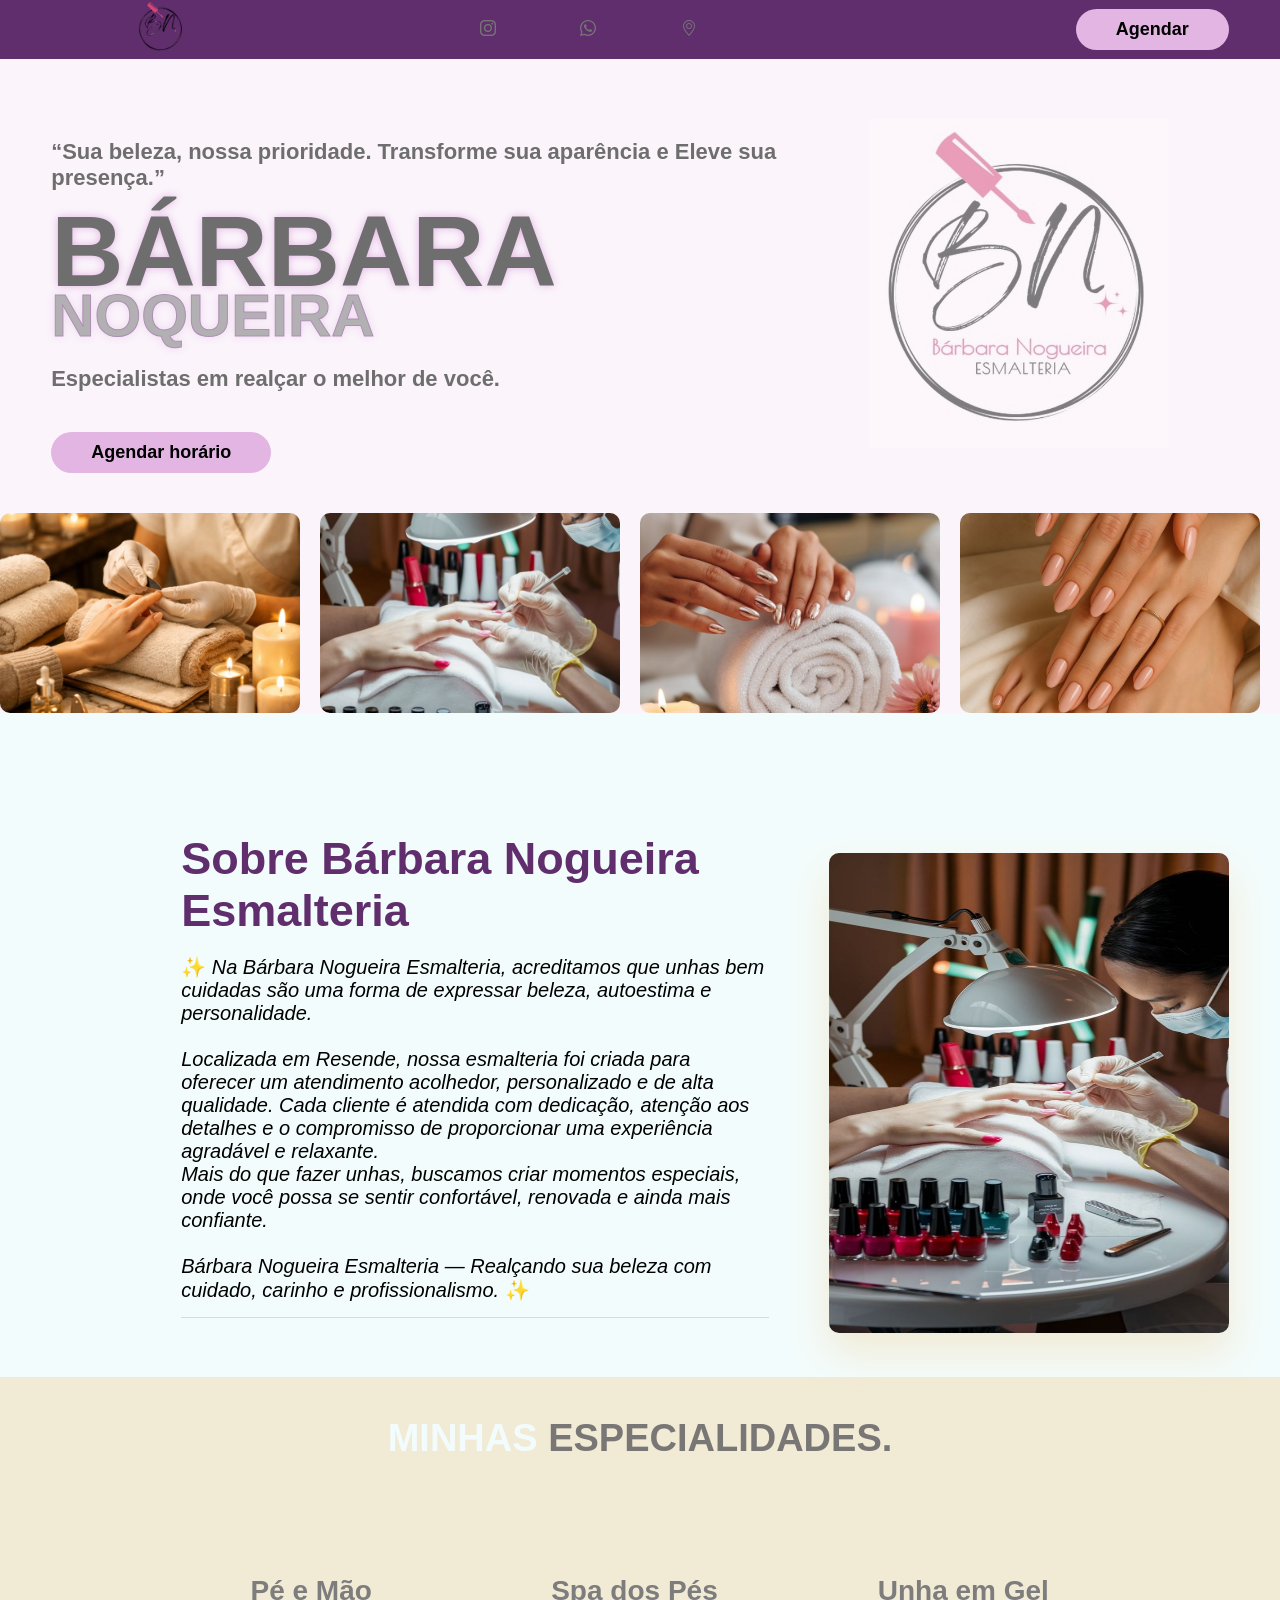
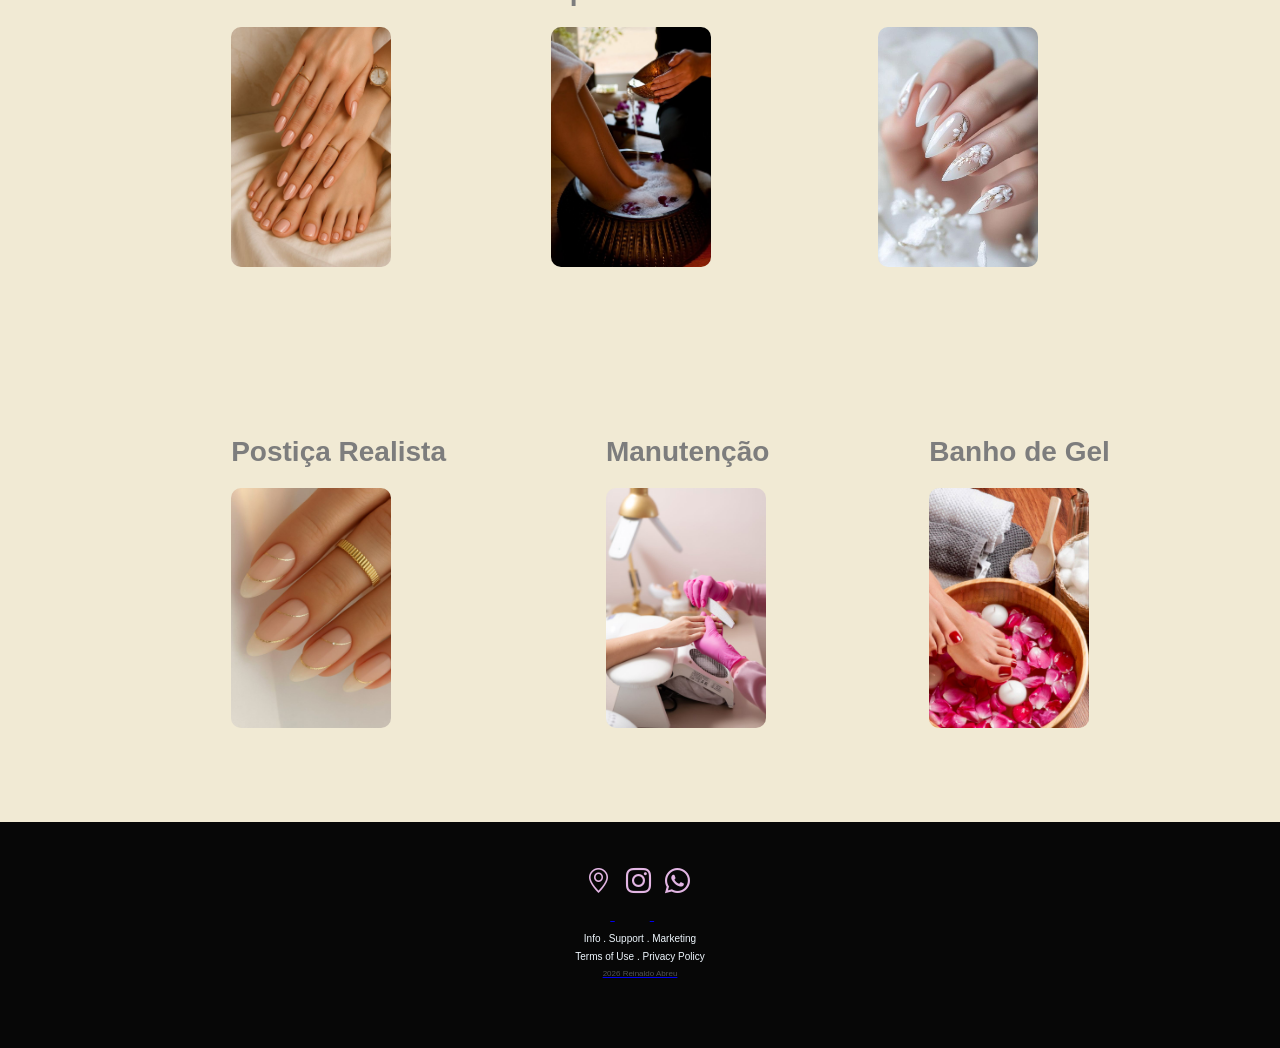
==== commit 57bc38f7: "atualização 6" ====
--- a/index.html
+++ b/index.html
@@ -25,13 +25,13 @@
                                 <nav class="menu-desktop">      
                                     <ul>
                                         <li>
-                                            <a  href="" target="_blank" > 
+                                            <a  href="https://www.instagram.com/esmalteria_ba/" target="_blank" > 
                                                 <i class="bi bi-instagram"></i>
                                             </a>
                                         </li>
 
                                         <li>
-                                            <a  href="" target="_blank" >
+                                            <a  href="https://wa.me/5524999405034" target="_blank" >
                                               <i class="bi bi-whatsapp"></i>
                                             </a>
                                         </li>
@@ -120,7 +120,7 @@
                 <div class="flex">
                 <div class="sobre">
                    
-                    <h1>Sobre Barbara Nogueira Esmalteria</h1><br>
+                    <h1>Sobre Bárbara Nogueira Esmalteria</h1><br>
                     <p> ✨ <i>Na Bárbara Nogueira Esmalteria, acreditamos que unhas bem cuidadas são uma forma de expressar beleza, autoestima e personalidade.<br><br>
 
 Localizada em Resende, nossa esmalteria foi criada para oferecer um atendimento acolhedor, personalizado e de alta qualidade. Cada cliente é atendida com dedicação, atenção aos detalhes e o compromisso de proporcionar uma experiência agradável e relaxante.<br>
@@ -193,12 +193,23 @@
            
                 <div class="flex">
                     <div class="especialidades-box" >
-                         <i class="bi bi-geo-alt"></i>
+                        <a href="https://www.google.com/maps/place/R.+Humait%C3%A1,+88+-+Nova+Liberdade,+Resende+-+RJ,+27510-200/@-22.4621055,-44.4623489,17z/data=!3m1!4b1!4m5!3m4!1s0x9e7ebbc4ca9d65:0x4ad6f5c3e331083b!8m2!3d-22.4621055!4d-44.4623489?entry=ttu&g_ep=EgoyMDI0MDkyOS4wIKXMDSoASAFQAw%3D%3D" target="_blank">
+                          <i class="bi bi-geo-alt"></i>
+                        </a>
+
+                        <a href="https://www.instagram.com/esmalteria_ba/" target="_blank">
                          <i class="bi bi-instagram"></i>
+                        </a>
+                        
+                        <a href="https://wa.me/5524999405034" target="_blank">
                          <i class="bi bi-whatsapp"></i>
+                        </a>
+
                          <p class="inf-rodape">Info . Support . Marketing</p> 
                          <p class="inf-rodape">Terms of Use . Privacy Policy</p>
+                         <a href="https://wa.me/5524999912627" target="_blank">
                          <p class="inf-rodape1">2026 Reinaldo Abreu</p>  
+                         </a>
                     </div>    
                    
                 </div>
